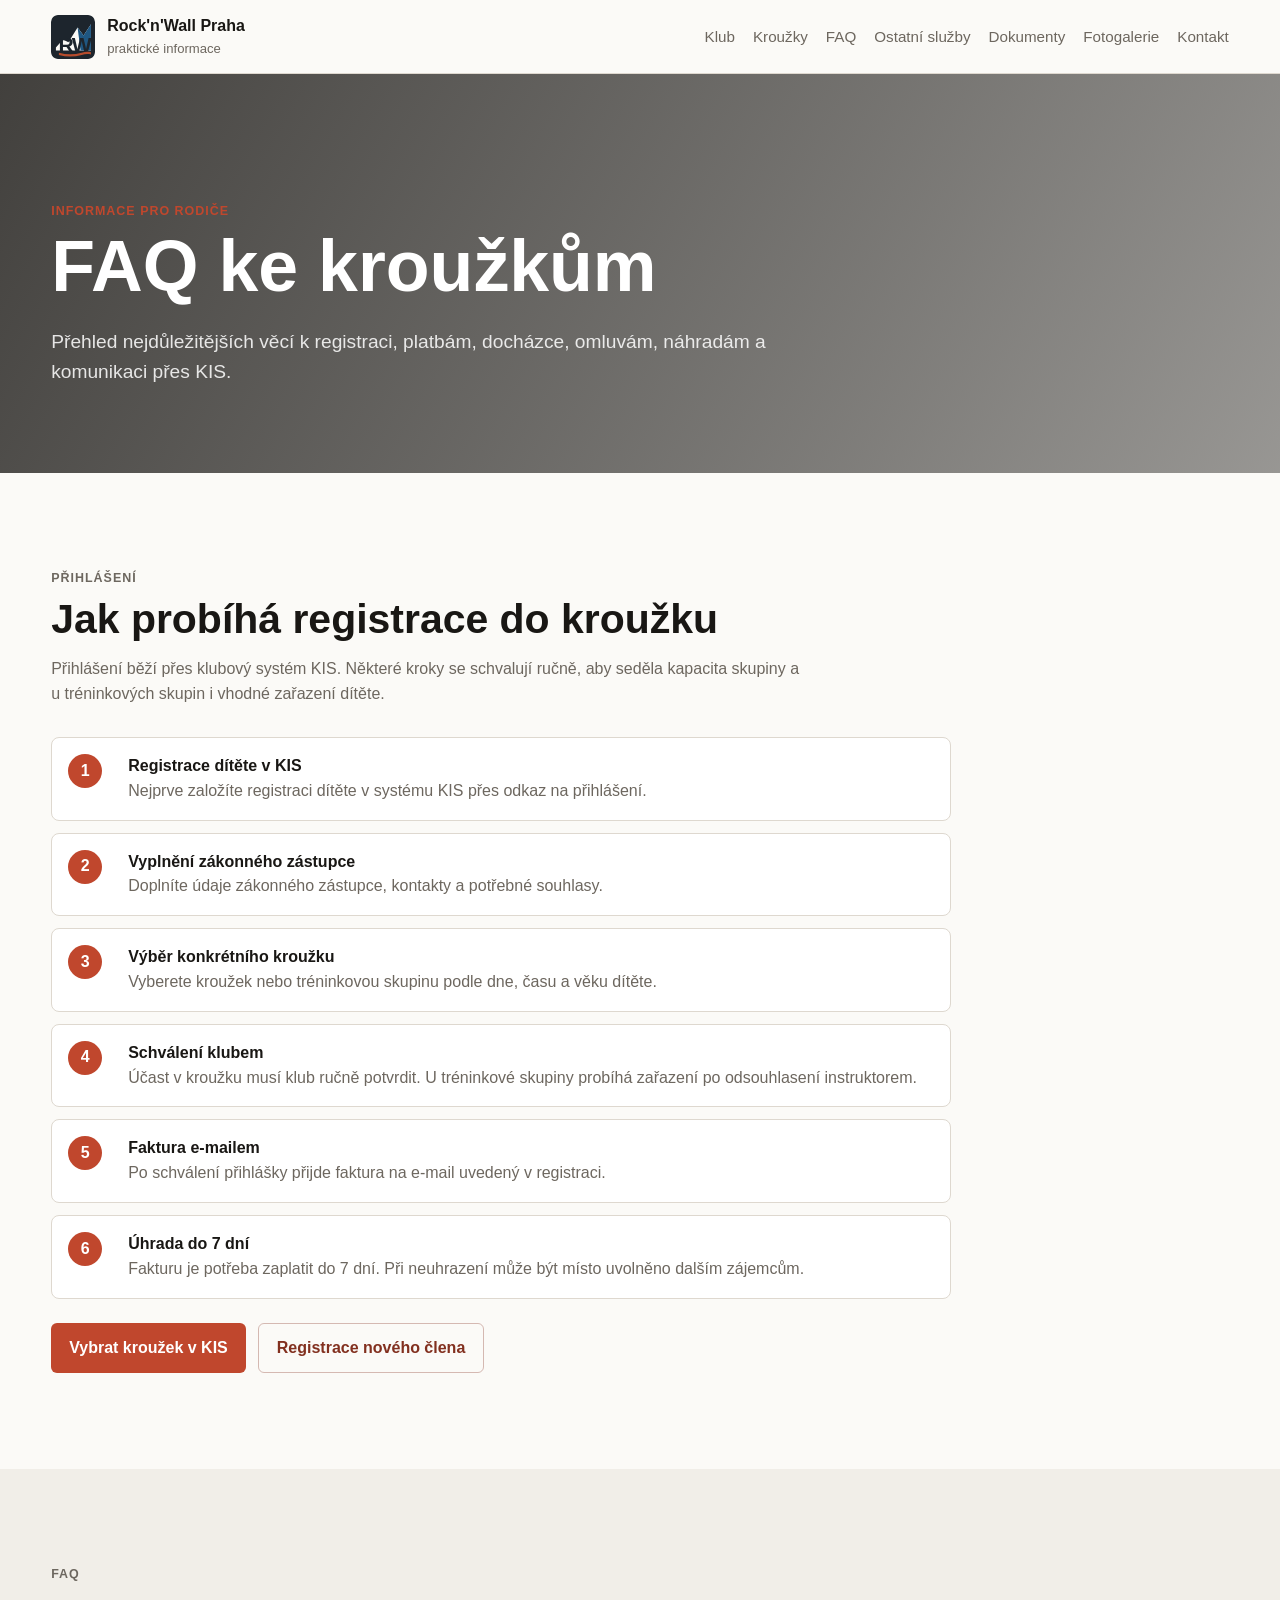
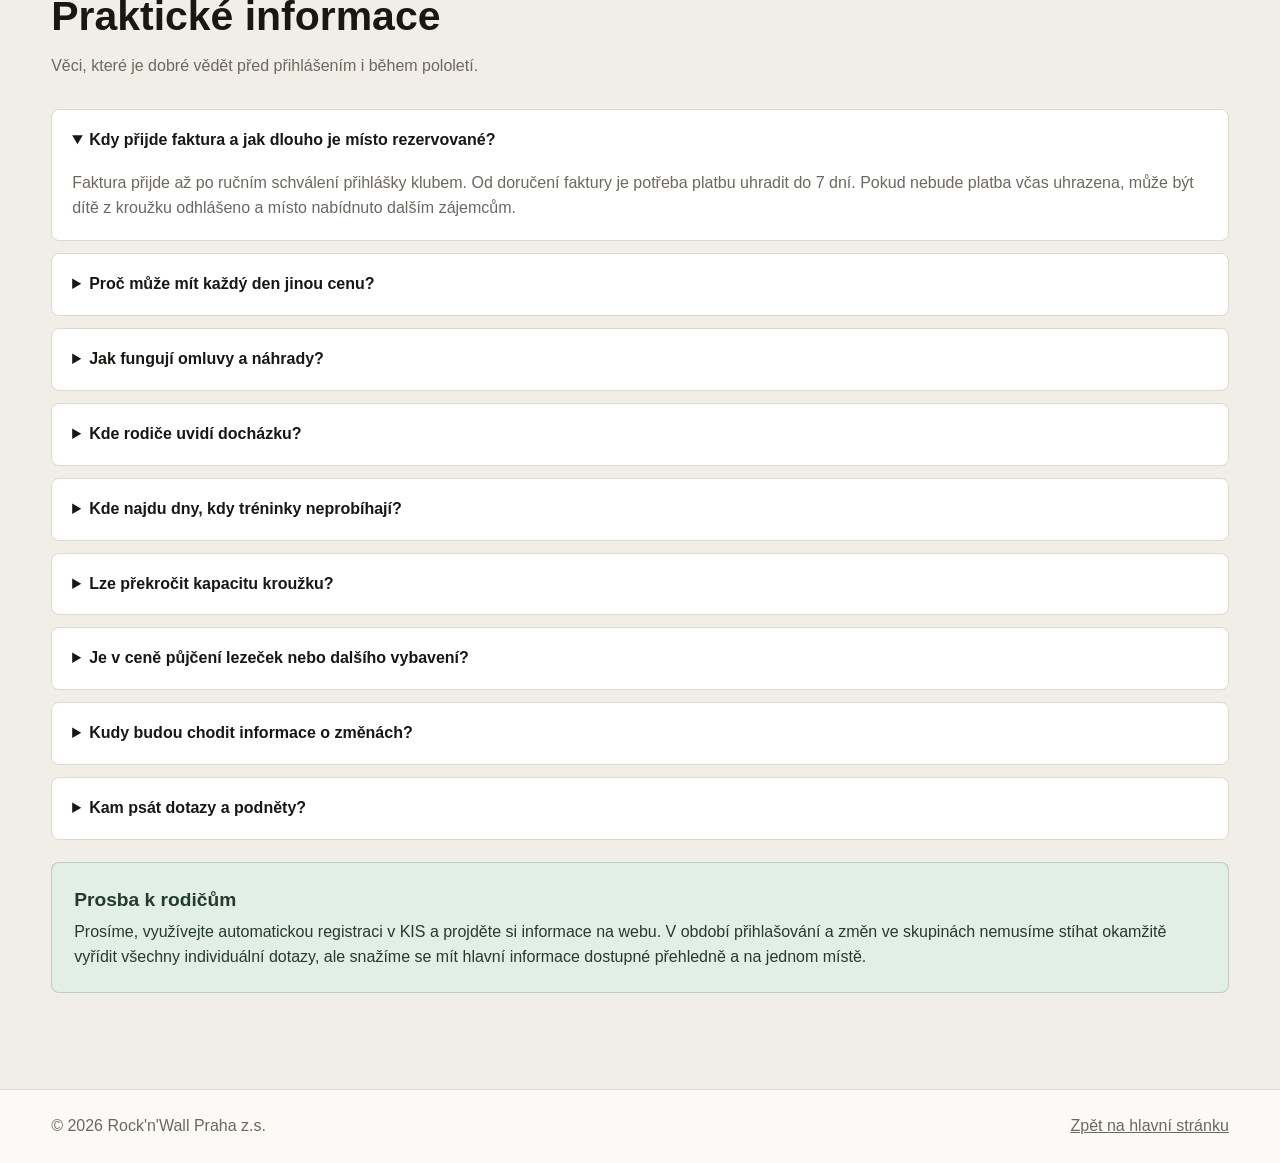
==== faq.html @ 203b2f4f "Highlight minimum course enrollment" ====
<!doctype html>
<html lang="cs">
  <head>
    <meta charset="utf-8">
    <meta name="viewport" content="width=device-width, initial-scale=1">
    <title>FAQ pro rodiče | Rock'n'Wall Praha z.s.</title>
    <meta name="description" content="Praktické informace k přihlášení do kroužků Rock'n'Wall Praha z.s., platbám, náhradám, docházce a komunikaci v systému KIS.">
    <link rel="stylesheet" href="style.css">
  </head>
  <body>
    <header class="site-header">
      <a class="brand" href="index.html#uvod" aria-label="Rock'n'Wall Praha z.s.">
        <img class="brand-mark" src="assets/logo-rocknwall-mark.svg" alt="">
        <span>
          <strong>Rock'n'Wall Praha</strong>
          <small>praktické informace</small>
        </span>
      </a>
      <nav class="site-nav" aria-label="Hlavní navigace">
        <a href="index.html#klub">Klub</a>
        <a href="index.html#krouzky">Kroužky</a>
        <a href="faq.html" aria-current="page">FAQ</a>
        <a href="index.html#sluzby">Ostatní služby</a>
        <a href="index.html#dokumenty">Dokumenty</a>
        <a href="fotogalerie.html">Fotogalerie</a>
        <a href="index.html#kontakt">Kontakt</a>
      </nav>
    </header>

    <main>
      <section class="page-hero faq-hero">
        <div>
          <p class="eyebrow">Informace pro rodiče</p>
          <h1>FAQ ke kroužkům</h1>
          <p class="lead">
            Přehled nejdůležitějších věcí k registraci, platbám, docházce, omluvám,
            náhradám a komunikaci přes KIS.
          </p>
        </div>
      </section>

      <section class="section">
        <div class="section-head">
          <p class="eyebrow">Přihlášení</p>
          <h2>Jak probíhá registrace do kroužku</h2>
          <p>
            Přihlášení běží přes klubový systém KIS. Některé kroky se schvalují ručně,
            aby seděla kapacita skupiny a u tréninkových skupin i vhodné zařazení dítěte.
          </p>
        </div>

        <ol class="steps faq-steps">
          <li>
            <div>
              <strong>Registrace dítěte v KIS</strong>
              <span>Nejprve založíte registraci dítěte v systému KIS přes odkaz na přihlášení.</span>
            </div>
          </li>
          <li>
            <div>
              <strong>Vyplnění zákonného zástupce</strong>
              <span>Doplníte údaje zákonného zástupce, kontakty a potřebné souhlasy.</span>
            </div>
          </li>
          <li>
            <div>
              <strong>Výběr konkrétního kroužku</strong>
              <span>Vyberete kroužek nebo tréninkovou skupinu podle dne, času a věku dítěte.</span>
            </div>
          </li>
          <li>
            <div>
              <strong>Schválení klubem</strong>
              <span>Účast v kroužku musí klub ručně potvrdit. U tréninkové skupiny probíhá zařazení po odsouhlasení instruktorem.</span>
            </div>
          </li>
          <li>
            <div>
              <strong>Faktura e-mailem</strong>
              <span>Po schválení přihlášky přijde faktura na e-mail uvedený v registraci.</span>
            </div>
          </li>
          <li>
            <div>
              <strong>Úhrada do 7 dní</strong>
              <span>Fakturu je potřeba zaplatit do 7 dní. Při neuhrazení může být místo uvolněno dalším zájemcům.</span>
            </div>
          </li>
        </ol>

        <div class="faq-actions">
          <a class="button primary" href="https://clen.rocknwallpraha.cz/v2/registration" target="_blank" rel="noopener noreferrer">Vybrat kroužek v KIS</a>
          <a class="button secondary dark" href="https://clen.rocknwallpraha.cz" target="_blank" rel="noopener noreferrer">Registrace nového člena</a>
        </div>
      </section>

      <section class="section muted">
        <div class="section-head">
          <p class="eyebrow">FAQ</p>
          <h2>Praktické informace</h2>
          <p>
            Věci, které je dobré vědět před přihlášením i během pololetí.
          </p>
        </div>

        <div class="faq-list">
          <details class="faq-item" open>
            <summary>Kdy přijde faktura a jak dlouho je místo rezervované?</summary>
            <p>
              Faktura přijde až po ručním schválení přihlášky klubem. Od doručení faktury je potřeba
              platbu uhradit do 7 dní. Pokud nebude platba včas uhrazena, může být dítě z kroužku
              odhlášeno a místo nabídnuto dalším zájemcům.
            </p>
          </details>

          <details class="faq-item">
            <summary>Proč může mít každý den jinou cenu?</summary>
            <p>
              Každý kurz může mít podle dne v týdnu jiný počet lekcí. Cena se proto může lišit podle
              toho, kolik lekcí v daném pololetí skutečně proběhne. Členský poplatek klubu je zahrnutý
              v ceně kroužku.
            </p>
          </details>

          <details class="faq-item">
            <summary>Jak fungují omluvy a náhrady?</summary>
            <p>
              Omluva z lekce je možná nejpozději 6 hodin před začátkem lekce, tedy obvykle ráno
              v den tréninku. Náhrady se čerpají pouze v rámci stejného pololetí a ve stejné skupině
              napříč týdnem, podle aktuální kapacity. Náhrady jsou nepřenosné a není možné je refundovat.
            </p>
          </details>

          <details class="faq-item">
            <summary>Kde rodiče uvidí docházku?</summary>
            <p>
              Docházka bude vedená v systému KIS na každé lekci. Rodiče ji mohou sledovat ve webovém
              rozhraní KIS nebo v mobilní aplikaci.
            </p>
          </details>

          <details class="faq-item">
            <summary>Kde najdu dny, kdy tréninky neprobíhají?</summary>
            <p>
              Dny bez tréninku jsou uvedené na stránkách klubu a měly by být viditelné také v KIS.
              Prosíme rodiče, aby si termíny průběžně hlídali, zejména kolem svátků, prázdnin
              a školních pauz.
            </p>
          </details>

          <details class="faq-item">
            <summary>Lze překročit kapacitu kroužku?</summary>
            <p>
              Kapacitu jednotlivých kroužků nelze překračovat. Běžný kroužek se otevírá při minimální
              účasti 3 dětí. Pokud se do konkrétního termínu přihlásí jen jedno nebo dvě děti,
              klub může kurz zrušit nebo nabídnout přesun do jiné vhodné skupiny. Při takto nízkém
              počtu není dlouhodobě možné rozumně zajistit organizaci lekce a práci instruktora.
              Do tréninkové skupiny děti zařazují instruktoři podle vhodnosti skupiny a aktuálních možností.
            </p>
          </details>

          <details class="faq-item">
            <summary>Je v ceně půjčení lezeček nebo dalšího vybavení?</summary>
            <p>
              Půjčení lezeček ani dalšího vybavení není v ceně kroužku. Vybavení se řeší na recepci
              HUDY Boulder Karlín podle aktuálního ceníku provozovatele stěny.
            </p>
          </details>

          <details class="faq-item">
            <summary>Kudy budou chodit informace o změnách?</summary>
            <p>
              Informace ke změnám lekcí, organizační zprávy a hromadná sdělení mohou chodit e-mailem,
              přes webové rozhraní KIS nebo přes aplikaci KIS. Každý z těchto způsobů bereme jako
              platný komunikační kanál.
            </p>
          </details>

          <details class="faq-item">
            <summary>Kam psát dotazy a podněty?</summary>
            <p>
              Dotazy můžete řešit s trenéry a instruktory, přes klubový e-mail
              <a href="mailto:info@rocknwallpraha.cz">info@rocknwallpraha.cz</a>, případně přímo
              na recepci HUDY Boulder Karlín. Stěna zůstává s klubem úzce spojená, i když klub
              a provozovatel stěny nejsou stejný právní subjekt.
            </p>
          </details>
        </div>

        <div class="faq-note">
          <h3>Prosba k rodičům</h3>
          <p>
            Prosíme, využívejte automatickou registraci v KIS a projděte si informace na webu.
            V období přihlašování a změn ve skupinách nemusíme stíhat okamžitě vyřídit všechny
            individuální dotazy, ale snažíme se mít hlavní informace dostupné přehledně a na jednom místě.
          </p>
        </div>
      </section>
    </main>

    <footer class="site-footer">
      <p>© 2026 Rock'n'Wall Praha z.s.</p>
      <p><a href="index.html#uvod">Zpět na hlavní stránku</a></p>
    </footer>
  </body>
</html>
---- style.css ----
:root {
  --ink: #191714;
  --muted: #6d675f;
  --line: #ded8cf;
  --paper: #fbfaf7;
  --soft: #f1eee8;
  --accent: #c0472d;
  --accent-dark: #82301f;
  --green: #3f7654;
  --white: #ffffff;
  --shadow: 0 16px 40px rgba(34, 29, 23, 0.1);
}

* {
  box-sizing: border-box;
}

html {
  scroll-behavior: smooth;
}

body {
  margin: 0;
  color: var(--ink);
  background: var(--paper);
  font-family: Arial, Helvetica, sans-serif;
  line-height: 1.55;
}

a {
  color: inherit;
}

.site-header {
  position: sticky;
  top: 0;
  z-index: 10;
  display: flex;
  align-items: center;
  justify-content: space-between;
  gap: 24px;
  padding: 14px clamp(18px, 4vw, 56px);
  background: rgba(251, 250, 247, 0.94);
  border-bottom: 1px solid var(--line);
  backdrop-filter: blur(12px);
}

.brand {
  display: inline-flex;
  align-items: center;
  gap: 12px;
  text-decoration: none;
  min-width: 220px;
}

.brand-mark {
  width: 44px;
  height: 44px;
  border-radius: 7px;
  object-fit: contain;
}

.brand strong,
.brand small {
  display: block;
}

.brand small {
  color: var(--muted);
  font-size: 0.82rem;
}

.site-nav {
  display: flex;
  flex-wrap: wrap;
  justify-content: flex-end;
  gap: 8px 18px;
  color: var(--muted);
  font-size: 0.95rem;
}

.site-nav a {
  text-decoration: none;
}

.site-nav a:hover {
  color: var(--accent-dark);
}

.hero {
  display: grid;
  grid-template-columns: minmax(0, 1.4fr) minmax(280px, 0.6fr);
  gap: clamp(24px, 5vw, 72px);
  align-items: end;
  min-height: calc(100vh - 72px);
  padding: clamp(54px, 9vw, 112px) clamp(18px, 4vw, 56px) 48px;
  background:
    linear-gradient(120deg, rgba(25, 23, 20, 0.86), rgba(25, 23, 20, 0.42)),
    url("https://images.unsplash.com/photo-1522163182402-834f871fd851?auto=format&fit=crop&w=1800&q=80") center/cover;
  color: var(--white);
}

.page-hero {
  padding: clamp(72px, 10vw, 132px) clamp(18px, 4vw, 56px) clamp(52px, 8vw, 86px);
  background:
    linear-gradient(120deg, rgba(25, 23, 20, 0.82), rgba(25, 23, 20, 0.44)),
    url("https://images.unsplash.com/photo-1522163182402-834f871fd851?auto=format&fit=crop&w=1800&q=80") center/cover;
  color: var(--white);
}

.page-hero > div {
  max-width: 920px;
}

.hero-content {
  max-width: 860px;
}

.hero-logo {
  display: block;
  width: min(430px, 100%);
  height: auto;
  margin: 0 0 22px;
  padding: 18px 20px 14px;
  background: rgba(251, 250, 247, 0.92);
  border-radius: 8px;
  box-shadow: var(--shadow);
}

.eyebrow {
  margin: 0 0 10px;
  color: var(--accent);
  font-weight: 700;
  text-transform: uppercase;
  font-size: 0.78rem;
  letter-spacing: 0.08em;
}

.hero .eyebrow {
  color: #ffb49d;
}

h1,
h2,
h3,
p {
  overflow-wrap: anywhere;
}

h1 {
  margin: 0;
  max-width: 920px;
  font-size: clamp(2.2rem, 5.6vw, 5.3rem);
  line-height: 1;
}

h2 {
  margin: 0;
  font-size: clamp(1.8rem, 3.2vw, 3.2rem);
  line-height: 1.06;
}

h3 {
  margin: 0 0 10px;
  font-size: 1.2rem;
}

.lead {
  max-width: 760px;
  margin: 24px 0 0;
  font-size: clamp(1.05rem, 1.5vw, 1.3rem);
  color: rgba(255, 255, 255, 0.86);
}

.hero-actions {
  display: flex;
  flex-wrap: wrap;
  gap: 12px;
  margin-top: 30px;
}

.button {
  display: inline-flex;
  align-items: center;
  justify-content: center;
  min-height: 46px;
  padding: 12px 18px;
  border-radius: 6px;
  text-decoration: none;
  font-weight: 700;
}

.button.primary {
  color: var(--white);
  background: var(--accent);
}

.button.secondary {
  color: var(--white);
  border: 1px solid rgba(255, 255, 255, 0.55);
}

.button.secondary.dark {
  color: var(--accent-dark);
  border-color: rgba(130, 48, 31, 0.32);
}

.hero-panel {
  display: grid;
  gap: 14px;
  padding: 18px;
  background: rgba(251, 250, 247, 0.94);
  color: var(--ink);
  border-radius: 8px;
  box-shadow: var(--shadow);
}

.hero-panel div {
  padding-bottom: 14px;
  border-bottom: 1px solid var(--line);
}

.hero-panel div:last-child {
  padding-bottom: 0;
  border-bottom: 0;
}

.hero-panel span,
.info-list strong {
  color: var(--muted);
  font-size: 0.85rem;
}

.hero-panel strong,
.hero-panel p {
  display: block;
  margin: 2px 0 0;
}

.notice {
  margin: 0;
  padding: 18px clamp(18px, 4vw, 56px);
  color: #243b2d;
  background: #e2efe6;
  border-top: 1px solid rgba(63, 118, 84, 0.25);
  border-bottom: 1px solid rgba(63, 118, 84, 0.25);
}

.section {
  padding: clamp(54px, 8vw, 96px) clamp(18px, 4vw, 56px);
}

#klub {
  padding-bottom: clamp(14px, 2.4vw, 24px);
}

#krouzky {
  padding-top: clamp(18px, 3vw, 28px);
}

.muted {
  background: var(--soft);
}

.section-head {
  max-width: 760px;
  margin-bottom: 30px;
}

.section-head.compact {
  margin-top: 34px;
  margin-bottom: 18px;
}

.section-head.compact h3 {
  font-size: 1.45rem;
}

.section-head p {
  color: var(--muted);
}

.grid {
  display: grid;
  gap: 18px;
}

.grid.three {
  grid-template-columns: repeat(3, minmax(0, 1fr));
}

.grid.two {
  grid-template-columns: repeat(2, minmax(0, 1fr));
}

.card,
.grid.two article,
.info-list,
.contact-box {
  padding: 22px;
  background: var(--white);
  border: 1px solid var(--line);
  border-radius: 8px;
}

.card p,
.grid.two p {
  margin-bottom: 0;
  color: var(--muted);
}

.club-note {
  display: grid;
  gap: 8px;
  margin-top: 22px;
  padding: 16px;
  background: var(--soft);
  border: 1px solid var(--line);
  border-radius: 8px;
}

.club-note p {
  margin: 0;
  color: var(--ink);
  font-size: 0.96rem;
}

.club-note strong {
  color: var(--accent-dark);
}

.course-types .card {
  display: grid;
  align-content: start;
}

.course-label {
  width: fit-content;
  margin-bottom: 12px;
  padding: 5px 8px;
  color: var(--accent-dark);
  background: #f7ded6;
  border-radius: 5px;
  font-size: 0.78rem;
  font-weight: 700;
}

.signup-box {
  display: grid;
  grid-template-columns: minmax(0, 1fr) auto;
  gap: 18px;
  align-items: center;
  margin-bottom: 34px;
  padding: 22px;
  color: var(--white);
  background: var(--green);
  border-radius: 8px;
}

.signup-box h3,
.signup-box p {
  margin: 0;
}

.signup-box p {
  max-width: 740px;
  margin-top: 6px;
  color: rgba(255, 255, 255, 0.86);
}

.signup-actions {
  display: flex;
  flex-wrap: wrap;
  justify-content: flex-end;
  gap: 10px;
}

.signup-box .button.primary {
  background: var(--white);
  color: var(--green);
  white-space: nowrap;
}

.signup-box .button.secondary {
  color: var(--white);
  border-color: rgba(255, 255, 255, 0.7);
  white-space: nowrap;
}

.faq-actions {
  display: flex;
  flex-wrap: wrap;
  gap: 12px;
  margin-top: 24px;
}

.faq-list {
  display: grid;
  gap: 12px;
}

.faq-item {
  background: var(--white);
  border: 1px solid var(--line);
  border-radius: 8px;
}

.faq-item summary {
  cursor: pointer;
  padding: 18px 20px;
  color: var(--ink);
  font-weight: 700;
}

.faq-item p {
  margin: 0;
  padding: 0 20px 20px;
  color: var(--muted);
}

.faq-item a {
  color: var(--accent-dark);
  font-weight: 700;
}

.faq-note {
  margin-top: 22px;
  padding: 22px;
  color: #243b2d;
  background: #e2efe6;
  border: 1px solid rgba(63, 118, 84, 0.25);
  border-radius: 8px;
}

.faq-note h3,
.faq-note p {
  margin: 0;
}

.faq-note p {
  margin-top: 6px;
}

.app-download {
  display: grid;
  grid-template-columns: minmax(0, 1fr) auto;
  gap: 22px;
  align-items: center;
  margin: -12px 0 34px;
  padding: 22px;
  background: var(--white);
  border: 1px solid var(--line);
  border-radius: 8px;
}

.app-download h3,
.app-download p {
  margin: 0;
}

.app-download p:not(.eyebrow) {
  max-width: 680px;
  margin-top: 6px;
  color: var(--muted);
}

.app-links {
  display: flex;
  gap: 14px;
}

.app-links article {
  display: grid;
  justify-items: center;
  gap: 10px;
}

.app-links img {
  width: 118px;
  height: 118px;
  padding: 8px;
  background: var(--paper);
  border: 1px solid var(--line);
  border-radius: 8px;
}

.app-links .button {
  min-height: 38px;
  padding: 9px 12px;
  font-size: 0.88rem;
  white-space: nowrap;
}

.button.inactive {
  cursor: default;
}

.table-section {
  margin-top: 42px;
}

.table-wrap {
  overflow-x: auto;
  border: 1px solid var(--line);
  border-radius: 8px;
  background: var(--white);
}

table {
  width: 100%;
  min-width: 980px;
  border-collapse: collapse;
  font-size: 0.94rem;
}

th,
td {
  padding: 13px 12px;
  text-align: left;
  vertical-align: top;
  border-bottom: 1px solid var(--line);
}

thead th {
  color: var(--ink);
  background: #f4e6dd;
  font-size: 0.82rem;
  text-transform: uppercase;
}

tbody th {
  color: var(--accent-dark);
}

tbody tr:last-child th,
tbody tr:last-child td {
  border-bottom: 0;
}

.details-grid {
  margin-top: 22px;
}

.payment-box {
  display: grid;
  grid-template-columns: minmax(0, 1fr) 170px;
  gap: 24px;
  align-items: center;
  margin-top: 22px;
  padding: 22px;
  background: var(--white);
  border: 1px solid var(--line);
  border-radius: 8px;
}

.payment-box h3,
.payment-box p {
  margin: 0;
}

.payment-box p {
  color: var(--muted);
}

.payment-box p + p {
  margin-top: 8px;
}

.payment-box strong {
  color: var(--ink);
}

.payment-box img {
  width: 170px;
  height: 170px;
  padding: 10px;
  background: var(--paper);
  border: 1px solid var(--line);
  border-radius: 8px;
}

.details-grid .info-list h3,
.schedule-note h3 {
  margin-bottom: 4px;
}

.schedule-note {
  margin-top: 22px;
  padding: 22px;
  color: #243b2d;
  background: #e2efe6;
  border: 1px solid rgba(63, 118, 84, 0.25);
  border-radius: 8px;
}

.schedule-note p {
  margin: 0;
}

.important-note {
  border-color: rgba(192, 71, 45, 0.28);
  background: #fff0e8;
  color: var(--ink);
}

.important-note h3 {
  color: var(--accent-dark);
}

.gallery-event {
  margin-top: 28px;
  padding: clamp(18px, 3vw, 30px);
  background: var(--white);
  border: 1px solid var(--line);
  border-radius: 8px;
}

.gallery-event-head {
  display: grid;
  grid-template-columns: minmax(0, 1fr) minmax(240px, 0.34fr);
  gap: 24px;
  align-items: start;
  margin-bottom: 22px;
}

.gallery-event-head h2 {
  font-size: clamp(1.6rem, 2.6vw, 2.4rem);
}

.gallery-event-head p {
  max-width: 780px;
  color: var(--muted);
}

.event-meta {
  display: grid;
  gap: 8px;
  padding: 16px;
  background: var(--soft);
  border: 1px solid var(--line);
  border-radius: 8px;
}

.event-meta span {
  color: var(--muted);
  font-size: 0.9rem;
}

.event-meta strong {
  color: var(--ink);
}

.photo-grid {
  display: grid;
  grid-template-columns: repeat(4, minmax(0, 1fr));
  gap: 12px;
}

.photo-card {
  margin: 0;
  overflow: hidden;
  background: var(--paper);
  border: 1px solid var(--line);
  border-radius: 8px;
}

.photo-card > a {
  display: block;
  aspect-ratio: 4 / 3;
  background: var(--soft);
}

.photo-card img {
  display: block;
  width: 100%;
  height: 100%;
  object-fit: cover;
}

.photo-card figcaption {
  display: grid;
  gap: 6px;
  padding: 10px;
}

.photo-card figcaption span {
  color: var(--ink);
  font-weight: 700;
}

.photo-card figcaption a {
  color: var(--accent-dark);
  font-size: 0.9rem;
  text-decoration: none;
}

.photo-card figcaption a:hover {
  text-decoration: underline;
}

.placeholder-event {
  background: var(--soft);
}

.steps {
  display: grid;
  gap: 12px;
  max-width: 900px;
  margin: 0;
  padding: 0;
  list-style: none;
  counter-reset: steps;
}

.steps li {
  counter-increment: steps;
  display: grid;
  grid-template-columns: 46px 1fr;
  gap: 14px;
  align-items: start;
  padding: 16px;
  background: var(--white);
  border: 1px solid var(--line);
  border-radius: 8px;
}

.steps li::before {
  content: counter(steps);
  display: grid;
  place-items: center;
  width: 34px;
  height: 34px;
  color: var(--white);
  background: var(--accent);
  border-radius: 50%;
  font-weight: 700;
}

.steps span {
  display: block;
  color: var(--muted);
}

.placeholder {
  margin: 22px 0 0;
  color: var(--accent-dark);
  font-weight: 700;
}

.split {
  display: grid;
  grid-template-columns: minmax(0, 0.95fr) minmax(280px, 0.65fr);
  gap: clamp(24px, 5vw, 62px);
  align-items: start;
}

.split p {
  color: var(--muted);
}

.info-list {
  display: grid;
  gap: 10px;
}

.info-list p {
  margin: 0;
  color: var(--ink);
}

.documents {
  display: flex;
  flex-wrap: wrap;
  gap: 10px;
}

.documents span,
.documents a {
  display: inline-flex;
  align-items: center;
  min-height: 44px;
  padding: 10px 12px;
  background: var(--white);
  border: 1px solid var(--line);
  border-radius: 6px;
  color: var(--ink);
  font-weight: 700;
  text-decoration: none;
}

.documents a:hover {
  color: var(--accent-dark);
  border-color: rgba(192, 71, 45, 0.45);
}

.contact-box {
  display: grid;
  gap: 8px;
  font-style: normal;
}

.site-footer {
  display: flex;
  flex-wrap: wrap;
  justify-content: space-between;
  gap: 12px;
  padding: 24px clamp(18px, 4vw, 56px);
  color: var(--muted);
  border-top: 1px solid var(--line);
}

.site-footer p {
  margin: 0;
}

@media (max-width: 900px) {
  .site-header {
    position: static;
    align-items: flex-start;
    flex-direction: column;
  }

  .site-nav {
    justify-content: flex-start;
  }

  .hero,
  .split,
  .grid.three,
  .grid.two,
  .signup-box,
  .app-download,
  .payment-box,
  .gallery-event-head {
    grid-template-columns: 1fr;
  }

  .photo-grid {
    grid-template-columns: repeat(2, minmax(0, 1fr));
  }

  .signup-box .button {
    width: fit-content;
  }

  .app-links {
    justify-content: flex-start;
  }

  .hero {
    min-height: auto;
  }
}

@media (max-width: 560px) {
  .site-nav {
    gap: 8px 12px;
    font-size: 0.9rem;
  }

  .steps li {
    grid-template-columns: 1fr;
  }

  .hero-actions,
  .button {
    width: 100%;
  }

  .signup-actions {
    width: 100%;
  }

  .signup-box .button {
    width: 100%;
    white-space: normal;
  }

  .app-links {
    display: grid;
    grid-template-columns: 1fr;
  }

  .app-links .button {
    width: 100%;
    white-space: normal;
  }

  .hero-logo {
    padding: 14px 15px 12px;
  }

  .photo-grid {
    grid-template-columns: 1fr;
  }

  .payment-box img {
    width: 150px;
    height: 150px;
  }
}
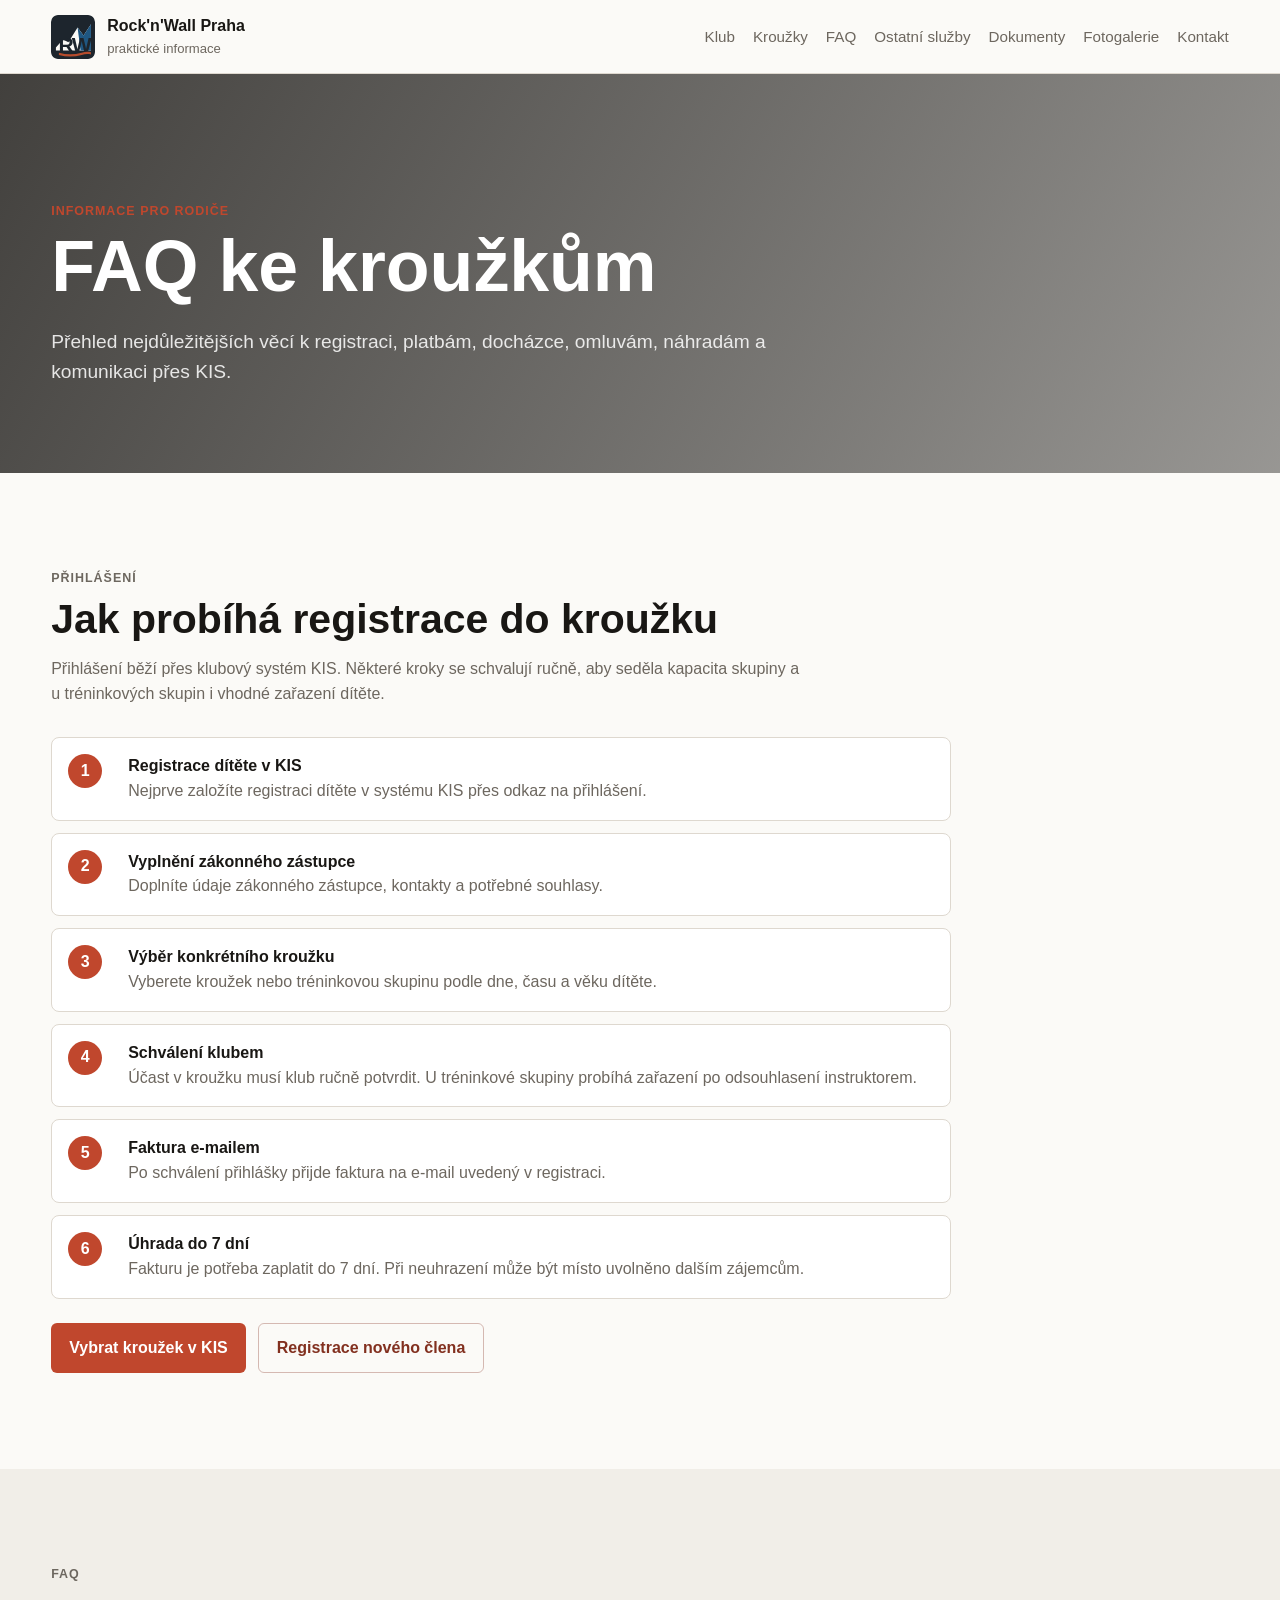
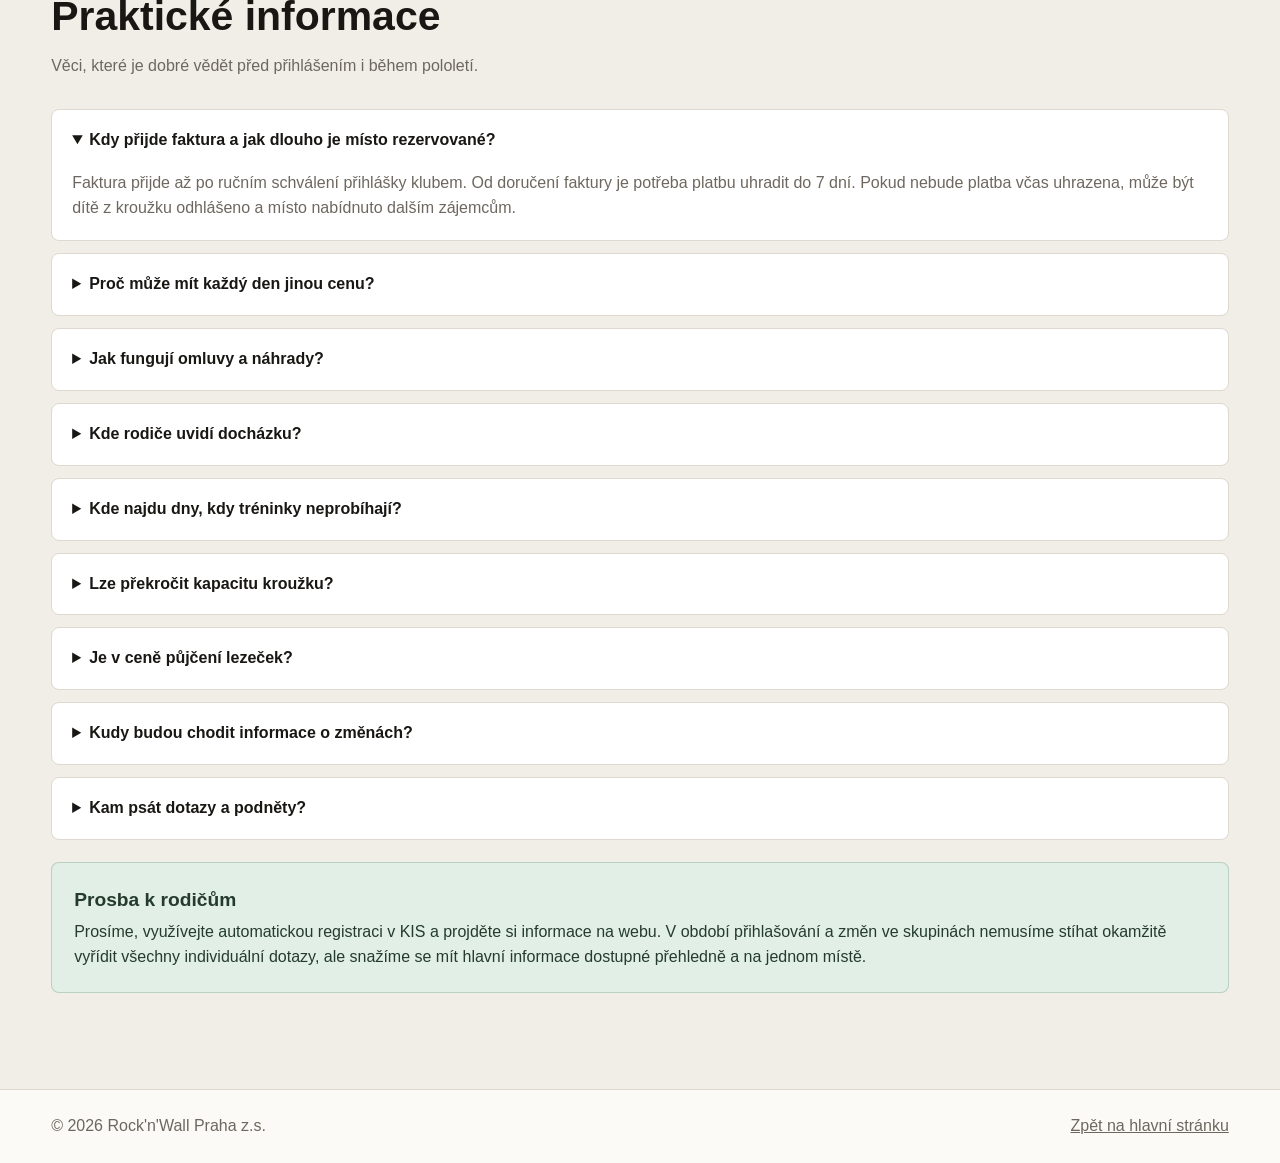
==== commit 2a02d06c: "Update FAQ replacements and shoe rental" ====
--- a/faq.html
+++ b/faq.html
@@ -117,8 +117,8 @@
             <summary>Proč může mít každý den jinou cenu?</summary>
             <p>
               Každý kurz může mít podle dne v týdnu jiný počet lekcí. Cena se proto může lišit podle
-              toho, kolik lekcí v daném pololetí skutečně proběhne. Členský poplatek klubu je zahrnutý
-              v ceně kroužku.
+              toho, kolik lekcí v daném pololetí skutečně proběhne. Členský příspěvek ve výši
+              200 Kč je zahrnutý v ceně kroužku.
             </p>
           </details>
 
@@ -127,7 +127,15 @@
             <p>
               Omluva z lekce je možná nejpozději 6 hodin před začátkem lekce, tedy obvykle ráno
               v den tréninku. Náhrady se čerpají pouze v rámci stejného pololetí a ve stejné skupině
-              napříč týdnem, podle aktuální kapacity. Náhrady jsou nepřenosné a není možné je refundovat.
+              nebo v podobné skupině napříč týdnem, podle aktuální kapacity. Náhrady jsou nepřenosné
+              a není možné je refundovat.
+            </p>
+            <p>
+              V KIS najdete v sekci tréninky den, kdy se dítě nemůže zúčastnit, zvolíte
+              <strong>nezúčastním se</strong> a tím vznikne náhrada. Nahoře vpravo v sekci tréninky
+              je možné přepnout mezi běžnými tréninky a náhradními tréninky. V náhradních trénincích
+              si vyberete termín, který vám vyhovuje, otevřete ho a zvolíte <strong>zúčastním se</strong>.
+              Vybírat lze jen ze skupin povolených k náhradě, tedy zpravidla ze stejné nebo podobné skupiny.
             </p>
           </details>
 
@@ -160,10 +168,11 @@
           </details>
 
           <details class="faq-item">
-            <summary>Je v ceně půjčení lezeček nebo dalšího vybavení?</summary>
-            <p>
-              Půjčení lezeček ani dalšího vybavení není v ceně kroužku. Vybavení se řeší na recepci
-              HUDY Boulder Karlín podle aktuálního ceníku provozovatele stěny.
+            <summary>Je v ceně půjčení lezeček?</summary>
+            <p>
+              Rozhodli jsme se ještě více zjednodušit a zpříjemnit navštěvování našich kroužků.
+              Od nové sezóny mají děti půjčení lezeček během kroužku zdarma. Není tedy potřeba
+              nic připlácet.
             </p>
           </details>
 
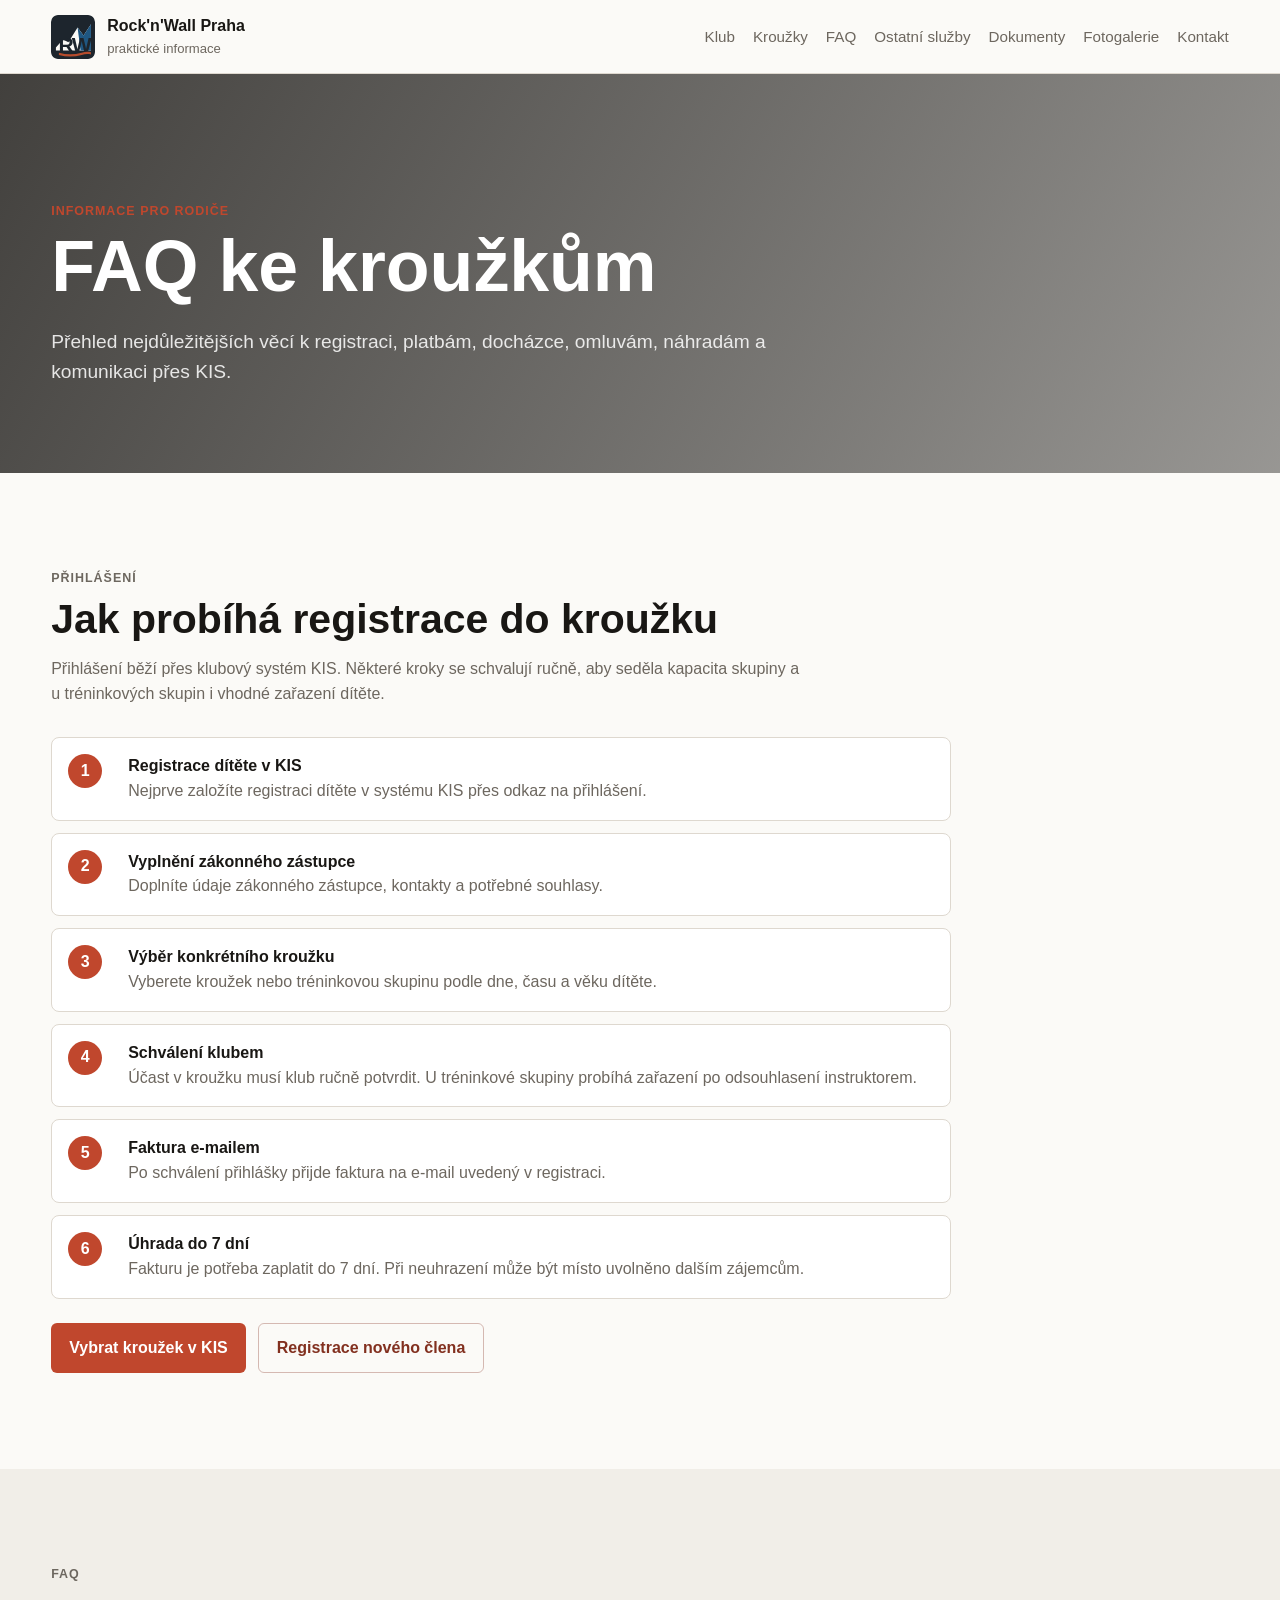
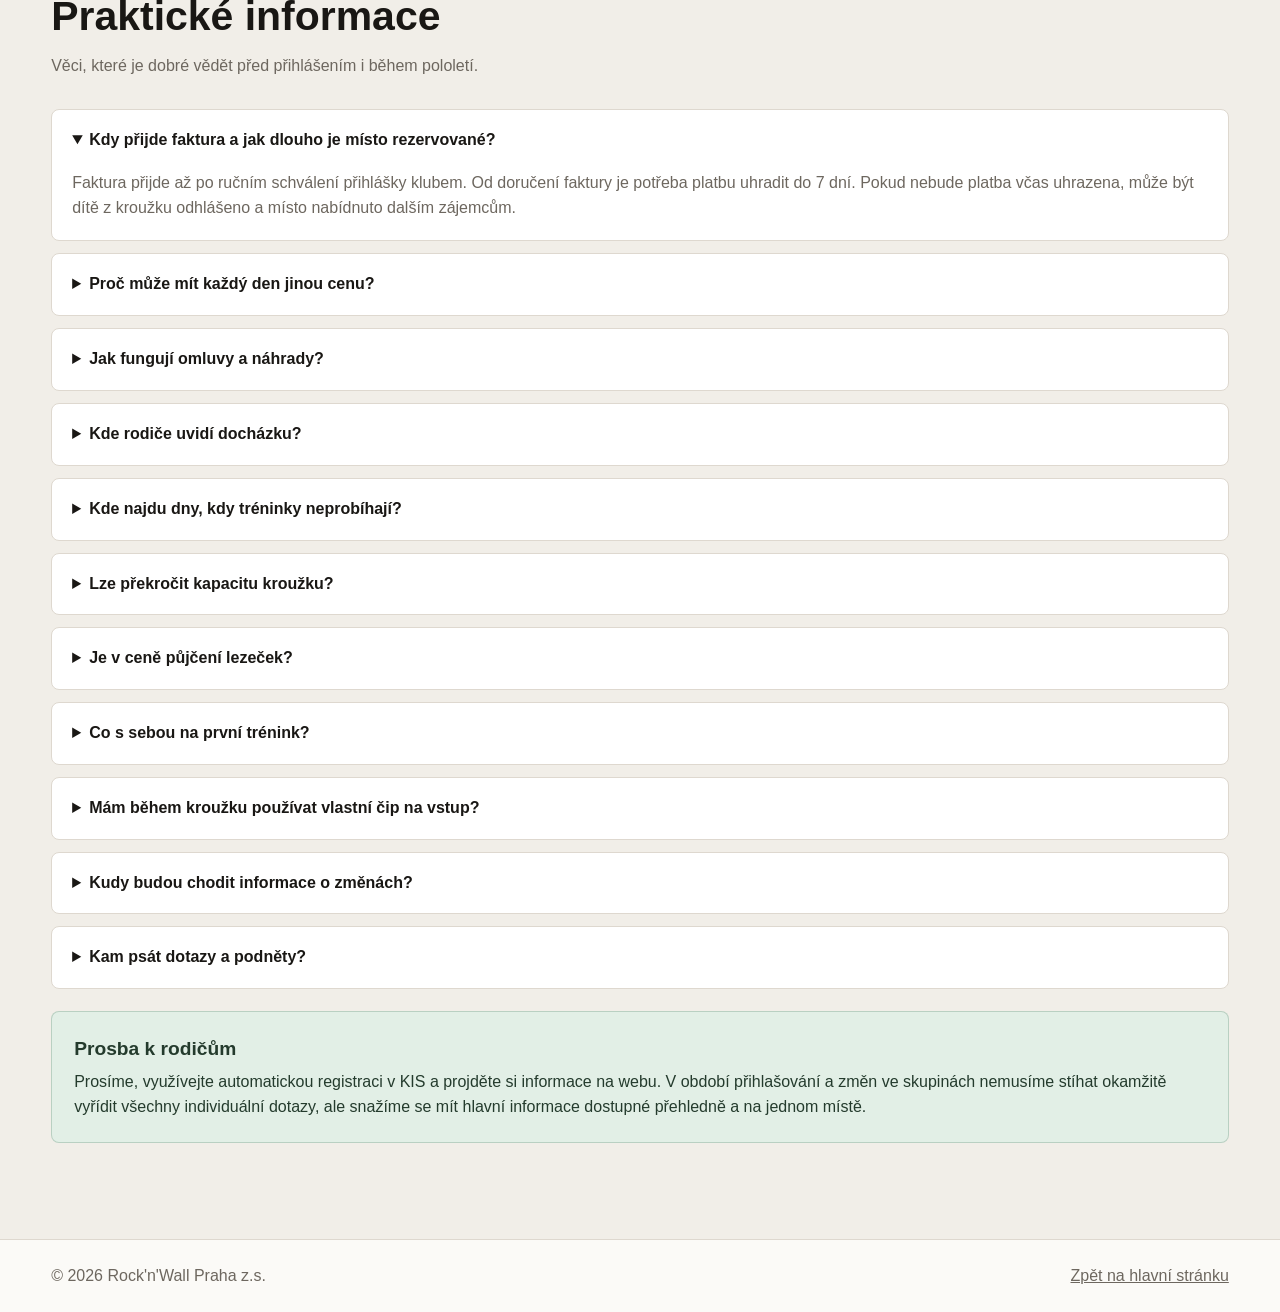
==== commit ab69c934: "Add first training and chip FAQ" ====
--- a/faq.html
+++ b/faq.html
@@ -177,6 +177,32 @@
           </details>
 
           <details class="faq-item">
+            <summary>Co s sebou na první trénink?</summary>
+            <p>
+              Na první trénink stačí sportovní oblečení a láhev s pitím. Lezečky můžete mít vlastní,
+              případně si je děti během kroužku zdarma vypůjčí na recepci. Přicházet stačí přibližně
+              5 minut před začátkem, aby se děti stihly převléct.
+            </p>
+            <p>
+              Pokud chcete využívat skříňku, je potřeba mít čip zakoupený na stěně. Cena čipu je
+              120 Kč formou vratné zálohy.
+            </p>
+          </details>
+
+          <details class="faq-item">
+            <summary>Mám během kroužku používat vlastní čip na vstup?</summary>
+            <p>
+              Pokud máte na stěně vlastní účet a využíváte sportoviště i mimo kroužky, nepoužívejte
+              prosím během kroužku svůj čip pro vstup na sportoviště. Kroužky jsou po přechodu pod klub
+              systémově oddělené a použití čipu by mohlo znamenat zaúčtování vstupu navíc.
+            </p>
+            <p>
+              Vstup dětí na halu a zpět řeší hromadně instruktor. Toto upozornění se netýká čipu
+              ke skříňce, tam nic nehrozí.
+            </p>
+          </details>
+
+          <details class="faq-item">
             <summary>Kudy budou chodit informace o změnách?</summary>
             <p>
               Informace ke změnám lekcí, organizační zprávy a hromadná sdělení mohou chodit e-mailem,
@@ -191,7 +217,7 @@
               Dotazy můžete řešit s trenéry a instruktory, přes klubový e-mail
               <a href="mailto:info@rocknwallpraha.cz">info@rocknwallpraha.cz</a>, případně přímo
               na recepci HUDY Boulder Karlín. Stěna zůstává s klubem úzce spojená, i když klub
-              a provozovatel stěny nejsou stejný právní subjekt.
+              a provozovatel stěny nejsou stejným právním subjektem.
             </p>
           </details>
         </div>
